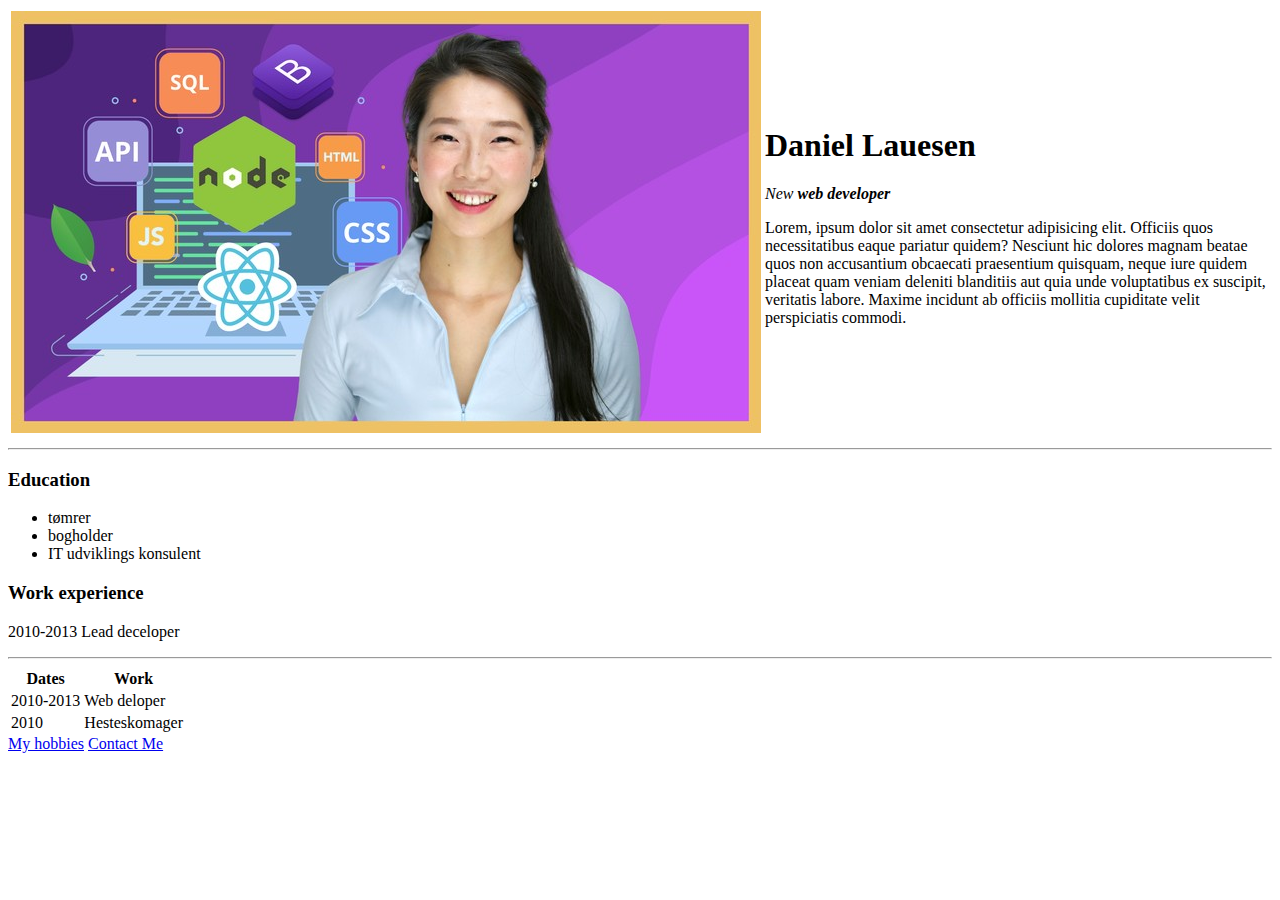
==== index.html @ 2eeea7b3 "Add initial cv website files" ====
<!DOCTYPE html>
<html lang="en">
<head>
    <meta charset="UTF-8">
    <meta name="viewport" content="width=device-width, initial-scale=1.0">
    <title>Daniel's Personal site</title>
</head>

<body>
    <table>
        <tr>
            <td><img src="./img/AngelaYu.jpeg" alt="Angela Yu"></td>
            <td>
                <h1>Daniel Lauesen</h1>
                <p><em>New <strong> web developer</strong></em></p>
                <p>Lorem, ipsum dolor sit amet consectetur adipisicing elit. Officiis quos necessitatibus eaque pariatur quidem? Nesciunt hic dolores magnam beatae quos non accusantium obcaecati praesentium quisquam, neque iure quidem placeat quam veniam deleniti blanditiis aut quia unde voluptatibus ex suscipit, veritatis labore. Maxime incidunt ab officiis mollitia cupiditate velit perspiciatis commodi.</p>
            </td>
        </tr>
    </table>
    
    
    <hr>

    <h3>Education</h3>
    <ul>
        <li>tømrer</li>
        <li>bogholder</li>
        <li>IT udviklings konsulent</li>
    </ul>
    <h3>Work experience</h3>
    <p>2010-2013 Lead deceloper</p>
    <hr>
    <table>
        <thead>
            <tr>
                <th>Dates</th>
                <th>Work</th>
            </tr>
        </thead>
        <tbody>
            <tr>
                <td>2010-2013</td>
                <td>Web deloper</td>
            </tr>
            <tr>
                <td>2010</td>
                <td>Hesteskomager</td>
            </tr>
        </tbody>
        <tfoot>

        </tfoot>
        
    </table>

    
    <a href="hobbies.html">My hobbies</a>
    <a href="contact.html">Contact Me</a>
</body>
</html>
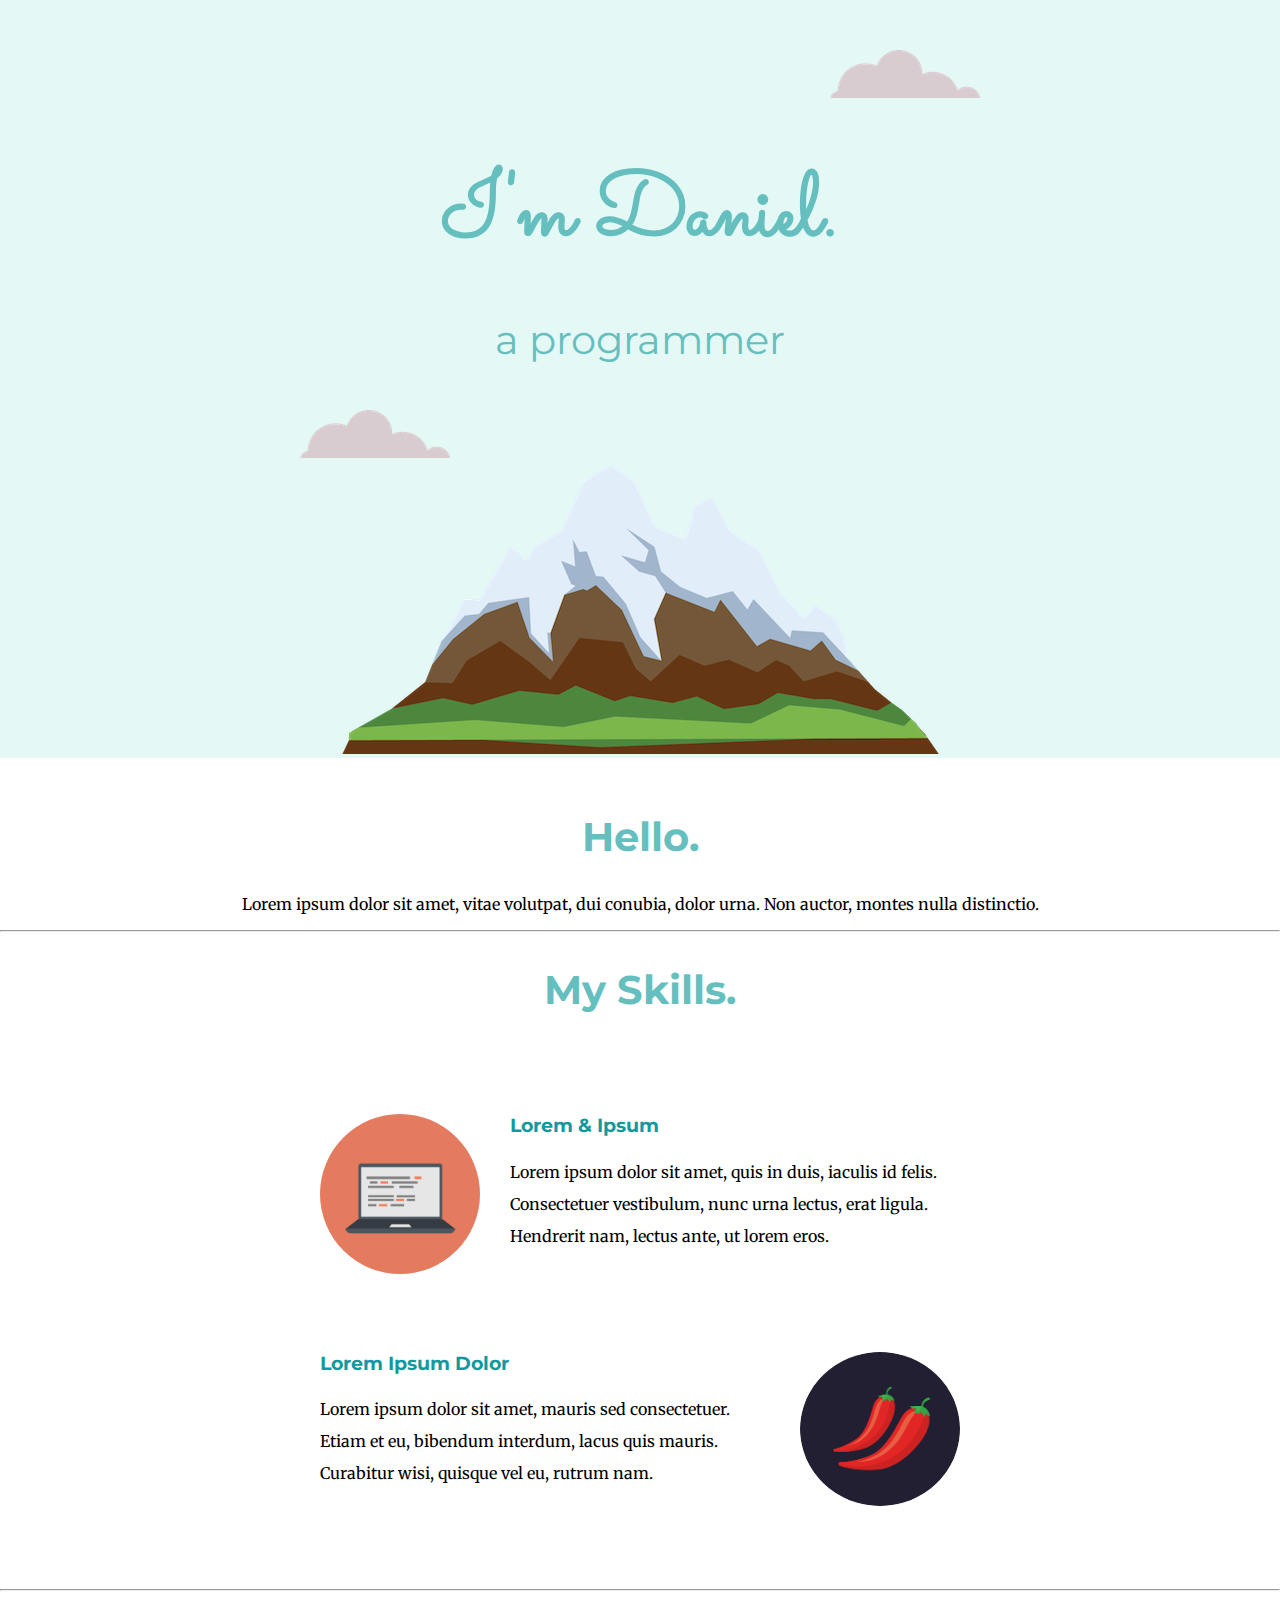
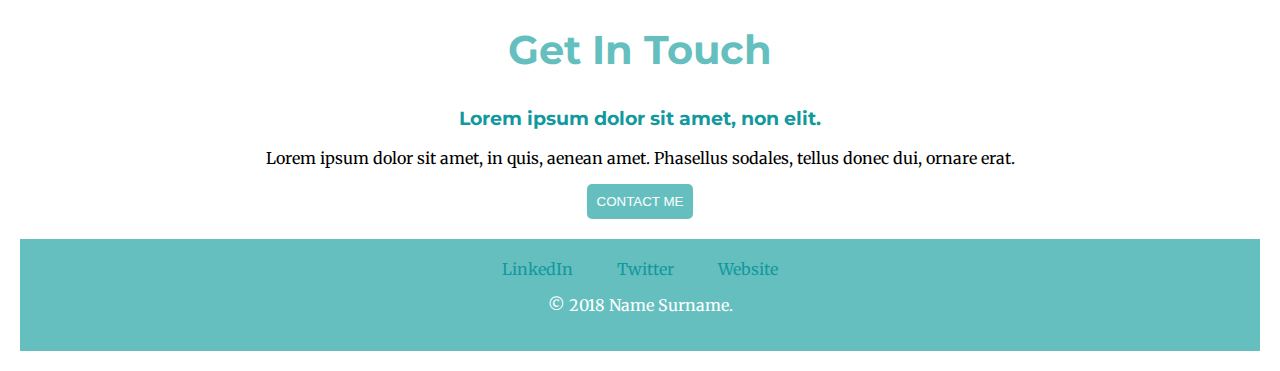
==== commit 6b81afe0: "Add files via upload" ====
--- a/index.html
+++ b/index.html
@@ -3,58 +3,60 @@
 <head>
     <meta charset="UTF-8">
     <meta name="viewport" content="width=device-width, initial-scale=1.0">
-    <title>Daniel's Personal site</title>
+    <title>Daniel Lauesen</title>
+    <link rel="stylesheet" href="./CSS/style.css">
+    <link href="https://fonts.googleapis.com/css2?family=Merriweather:wght@300&family=Montserrat:wght@100&family=Sacramento&display=swap" rel="stylesheet">
+    <script src="https://kit.fontawesome.com/087a7aca18.js" crossorigin="anonymous"></script>
+
 </head>
 
 <body>
-    <table>
-        <tr>
-            <td><img src="./img/AngelaYu.jpeg" alt="Angela Yu"></td>
-            <td>
-                <h1>Daniel Lauesen</h1>
-                <p><em>New <strong> web developer</strong></em></p>
-                <p>Lorem, ipsum dolor sit amet consectetur adipisicing elit. Officiis quos necessitatibus eaque pariatur quidem? Nesciunt hic dolores magnam beatae quos non accusantium obcaecati praesentium quisquam, neque iure quidem placeat quam veniam deleniti blanditiis aut quia unde voluptatibus ex suscipit, veritatis labore. Maxime incidunt ab officiis mollitia cupiditate velit perspiciatis commodi.</p>
-            </td>
-        </tr>
-    </table>
+    <div class="top-container">
+        <img class="top-cloud" src="./img/cloud.png" alt="cloud img">
+        <h1>I'm Daniel.</h1>
+        <h2>a programmer</h2>
+        <img class="bottom-cloud" src="./img/cloud.png" alt="cloud img">
+        <img src="./img/mountain.png" alt="Mountain img">
+    </div>
+
+    <div class="middle-container">
+        <div class="profile">
+          <img src="" alt="">
+          <h2>Hello.</h2>
+          <p>Lorem ipsum dolor sit amet, vitae volutpat, dui conubia, dolor urna. Non auctor, montes nulla distinctio.</p>
+        </div>
+        <hr>
+        <div class="skills">
+          <h2>My Skills.</h2>
+          <div class="skill-row">
+            <img class="computer-img" src="./img/computer.png" alt="">
+            <h3>Lorem & Ipsum</h3>
+            <p>Lorem ipsum dolor sit amet, quis in duis, iaculis id felis. Consectetuer vestibulum, nunc urna lectus, erat ligula. Hendrerit nam, lectus ante, ut lorem eros.</p>
+          </div>
+          <div class="skill-row">
+            <img class="chilli-img" src="./img/chillies.png" alt="">
+            <h3>Lorem Ipsum Dolor</h3>
+            <p>Lorem ipsum dolor sit amet, mauris sed consectetuer. Etiam et eu, bibendum interdum, lacus quis mauris. Curabitur wisi, quisque vel eu, rutrum nam.</p>
+          </div>
+        </div>
+        <hr>
+        <div class="contact-me">
+          <h2>Get In Touch</h2>
+          <h3>Lorem ipsum dolor sit amet, non elit.</h3>
+          <p>Lorem ipsum dolor sit amet, in quis, aenean amet. Phasellus sodales, tellus donec dui, ornare erat.</p>
+          <button class="contact-button"> 
+            <a class="btn" href="mailto:name@email.com">CONTACT ME</a>
+          </button>
+        </div>
+      </div>
+      
+      
+      <div class="bottom-container">
+        <a class="footer-link" href="https://www.linkedin.com/">LinkedIn</a>
+        <a class="footer-link" href="https://twitter.com/">Twitter</a>
+        <a class="footer-link" href="https://www.appbrewery.co/">Website</a>
+        <p>© 2018 Name Surname.</p>
+      </div>
     
-    
-    <hr>
-
-    <h3>Education</h3>
-    <ul>
-        <li>tømrer</li>
-        <li>bogholder</li>
-        <li>IT udviklings konsulent</li>
-    </ul>
-    <h3>Work experience</h3>
-    <p>2010-2013 Lead deceloper</p>
-    <hr>
-    <table>
-        <thead>
-            <tr>
-                <th>Dates</th>
-                <th>Work</th>
-            </tr>
-        </thead>
-        <tbody>
-            <tr>
-                <td>2010-2013</td>
-                <td>Web deloper</td>
-            </tr>
-            <tr>
-                <td>2010</td>
-                <td>Hesteskomager</td>
-            </tr>
-        </tbody>
-        <tfoot>
-
-        </tfoot>
-        
-    </table>
-
-    
-    <a href="hobbies.html">My hobbies</a>
-    <a href="contact.html">Contact Me</a>
 </body>
 </html>--- a/CSS/style.css
+++ b/CSS/style.css
@@ -0,0 +1,124 @@
+body{
+    margin: 0;
+    padding: 0;
+    text-align: center;
+    font-family: 'Merriweather', serif;
+}
+
+.top-container{
+    background-color: #e4f9f5;
+    position: relative;
+    padding-top: 100px;
+}
+
+h1{
+    margin: 50px auto 0 auto;
+    font-family: 'Sacramento', cursive;
+    font-size: 5.625rem;
+    color: #66BFBF;
+}
+
+h2{
+    font-family: 'Montserrat', sans-serif;
+    font-size: 2.5rem;
+    color: #66BFBF;
+}
+
+h3{
+    font-family: 'Montserrat', sans-serif;
+    color: #11999E;
+}
+
+.middle-container{
+}
+
+.buttom-container{
+}
+
+.skill-row{
+    width: 50%;
+    margin: 100px auto;
+}
+
+.skill-row h3{
+    text-align: start;
+}
+
+.skill-row p{
+    text-align: start;
+    line-height: 2;
+}
+
+.computer-img{
+    width: 25%;
+    border-radius: 100%;
+    float: left;
+    margin-right: 30px;
+}
+
+.chilli-img{
+    width: 25%;
+    border-radius: 100%;
+    float: right;
+    margin-left: 30px;
+}
+
+.top-cloud{
+    position: absolute;
+    right: 300px;
+    top: 50px;
+}
+
+.bottom-cloud{
+    position: absolute;
+    left: 300px;
+    bottom: 300px;
+}
+
+a{
+    color: #11999E;
+}
+
+.bottom-container{
+    background-color: #66bfbf;
+    margin: 20px;
+    padding: 20px;
+}
+
+.bottom-container a{
+    color: #11999E;
+    text-decoration: none;
+    margin: 20px;
+}
+
+.bottom-container a:hover{
+    color: white;
+}
+
+.bottom-container p{
+    color: white;
+}
+
+.top-container h2{
+    font-weight: normal;
+}
+
+.contact-button{
+    color: white;
+    background-color: #66bfbf;
+    border-radius: 5px;
+    padding: 10px;
+    border: none;
+}
+
+.contact-button a{
+    text-decoration: none;
+    color: white;
+}
+
+
+
+
+
+
+
